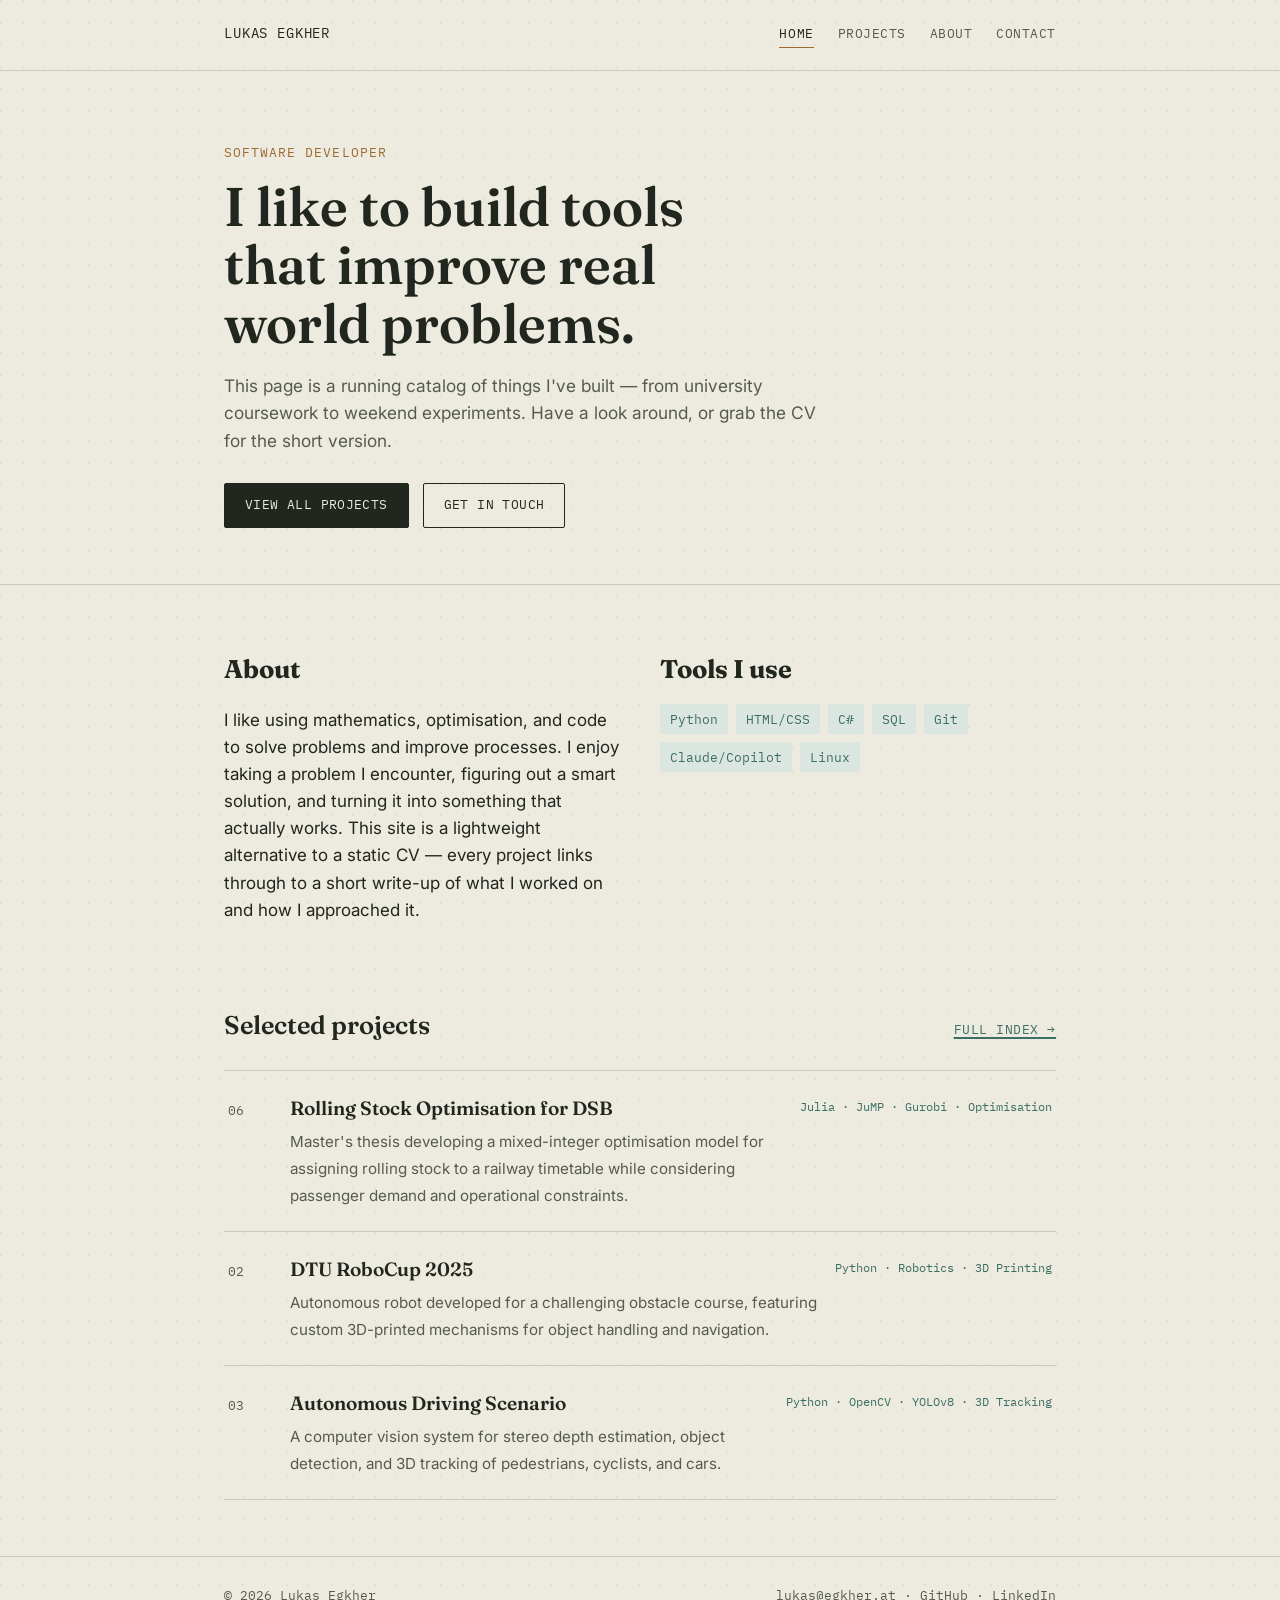
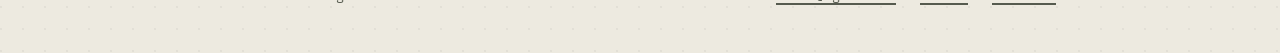
==== index.html @ dec33d24 "wrong format" ====
<!DOCTYPE html>
<html lang="en">
<head>
<meta charset="UTF-8">
<meta name="viewport" content="width=device-width, initial-scale=1.0">
<title>Lukas Egkher — Portfolio</title>
<meta name="description" content="Software developer portfolio — projects, skills and contact.">
<link rel="preconnect" href="https://fonts.googleapis.com">
<link rel="preconnect" href="https://fonts.gstatic.com" crossorigin>
<link href="https://fonts.googleapis.com/css2?family=Fraunces:opsz,wght@9..144,500;9..144,600&family=Inter:wght@400;500&family=IBM+Plex+Mono:wght@400;500&display=swap" rel="stylesheet">
<link rel="stylesheet" href="style.css">
</head>
<body>

<header class="site-header">
  <div class="wrap">
    <a class="site-logo" href="index.html">Lukas Egkher</a>
    <nav class="site-nav" aria-label="Main">
      <a href="index.html" aria-current="page">Home</a>
      <a href="projects.html">Projects</a>
      <a href="#about">About</a>
      <a href="#contact">Contact</a>
    </nav>
  </div>
</header>

<main>
  <section class="hero">
    <div class="wrap">
      <p class="eyebrow">Software developer</p>
      <h1>I like to build tools that improve real world problems.</h1>
      <p class="lede">
        This page is a running catalog of things I've built — from
        university coursework to weekend experiments. Have a look
        around, or grab the CV for the short version.
      </p>
      <div class="actions">
        <a class="btn primary" href="projects.html">View all projects</a>
        <a class="btn" href="mailto:lukas@egkher.at">Get in touch</a>
      </div>
    </div>
  </section>

  <div class="wrap">
    <section class="about-grid" id="about">
      <div>
        <h2>About</h2>
        <p>
          I like using mathematics, optimisation, and code to solve problems and improve processes. 
          I enjoy taking a problem I encounter, figuring out a smart solution, and turning it into something that actually works.
          This site is a lightweight alternative to a static CV — every project links through to a short write-up of what I worked on and how I approached it.
        </p>
      </div>
      <div>
        <h2>Tools I use</h2>
        <ul class="skills-list">
          <li>Python</li>
          <li>HTML/CSS</li>
          <li>C#</li>
          <li>SQL</li>
          <li>Git</li>
          <li>Claude/Copilot</li>
          <li>Linux</li>
        </ul>
      </div>
    </section>

    <div class="section-head">
      <h2>Selected projects</h2>
      <a class="see-all" href="projects.html">Full index →</a>
    </div>

    <ol class="project-index">
      <li>
        <a href="projects/project-6.html">
          <span class="proj-num">06</span>
          <span class="proj-body">
            <span class="proj-title">Rolling Stock Optimisation for DSB</span>
            <span class="proj-desc">Master's thesis developing a mixed-integer optimisation model for assigning rolling stock to a railway timetable while considering passenger demand and operational constraints.</span>
          </span>
          <span class="proj-tags">Julia · JuMP · Gurobi · Optimisation</span>
        </a>
      </li>
      <li>
        <a href="projects/project-2.html">
          <span class="proj-num">02</span>
          <span class="proj-body">
            <span class="proj-title">DTU RoboCup 2025</span>
            <span class="proj-desc">Autonomous robot developed for a challenging obstacle course, featuring custom 3D-printed mechanisms for object handling and navigation.</span>
          </span>
          <span class="proj-tags">Python · Robotics · 3D Printing</span>
        </a>
      </li>
      <li>
        <a href="projects/project-4.html">
          <span class="proj-num">03</span>
          <span class="proj-body">
            <span class="proj-title">Autonomous Driving Scenario</span>
            <span class="proj-desc">A computer vision system for stereo depth estimation, object detection, and 3D tracking of pedestrians, cyclists, and cars.</span>
          </span>
          <span class="proj-tags">Python · OpenCV · YOLOv8 · 3D Tracking</span>
        </a>
      </li>
    </ol>

  </div>
</main>

<footer class="site-footer" id="contact">
  <div class="wrap" style="display:flex; justify-content:space-between; flex-wrap:wrap; gap:10px; width:100%;">
    <span>© 2026 Lukas Egkher</span>
    <span>
      <a href="mailto:lukas@egkher.at">lukas@egkher.at</a> ·
      <a href="https://github.com/LukasEgkher22" target="_blank" rel="noopener">GitHub</a> ·
      <a href="https://www.linkedin.com/in/lukas-egkher-991844260/" target="_blank" rel="noopener">LinkedIn</a>
    </span>
  </div>
</footer>

</body>
</html>
---- style.css ----
/* ============================================
   Portfolio — shared styles
   Palette:  paper #EDEAE0 · ink #21261F
             brass #9C6B30 (accent) · pine #3B6E64 (links/interactive)
   Type:     Fraunces (display) · Inter (body) · IBM Plex Mono (labels/data)
   ============================================ */

:root {
  --paper: #EDEAE0;
  --paper-raised: #F5F3EB;
  --ink: #21261F;
  --ink-soft: #565B4F;
  --rule: #CFC9B8;
  --brass: #9C6B30;
  --pine: #3B6E64;
  --pine-soft: #DCE6E1;

  --font-display: "Fraunces", Georgia, serif;
  --font-body: "Inter", -apple-system, BlinkMacSystemFont, sans-serif;
  --font-mono: "IBM Plex Mono", ui-monospace, Menlo, monospace;

  --max-width: 880px;
}

* { box-sizing: border-box; }

html {
  scroll-behavior: smooth;
}

body {
  margin: 0;
  background: var(--paper);
  color: var(--ink);
  font-family: var(--font-body);
  font-size: 17px;
  line-height: 1.6;
  -webkit-font-smoothing: antialiased;
}

/* Subtle paper texture via layered gradients — no image asset needed */
body {
  background-image:
    radial-gradient(circle at 1px 1px, rgba(33,38,31,0.05) 1px, transparent 0);
  background-size: 22px 22px;
}

a {
  color: var(--pine);
  text-decoration-thickness: 1.5px;
  text-underline-offset: 3px;
}
a:hover { color: var(--brass); }

a:focus-visible,
button:focus-visible {
  outline: 2px solid var(--brass);
  outline-offset: 3px;
}

.wrap {
  max-width: var(--max-width);
  margin: 0 auto;
  padding: 0 24px;
}

/* ---------- Header / nav ---------- */

.site-header {
  border-bottom: 1px solid var(--rule);
  padding: 22px 0;
}

.site-header .wrap {
  display: flex;
  align-items: baseline;
  justify-content: space-between;
  gap: 16px;
  flex-wrap: wrap;
}

.site-logo {
  font-family: var(--font-mono);
  font-size: 14px;
  letter-spacing: 0.06em;
  text-transform: uppercase;
  color: var(--ink);
  text-decoration: none;
  border-bottom: none;
}
.site-logo:hover { color: var(--brass); }

nav.site-nav {
  display: flex;
  gap: 24px;
  font-family: var(--font-mono);
  font-size: 13px;
  letter-spacing: 0.04em;
  text-transform: uppercase;
}

nav.site-nav a {
  color: var(--ink-soft);
  text-decoration: none;
  padding-bottom: 2px;
  border-bottom: 1px solid transparent;
}
nav.site-nav a:hover,
nav.site-nav a[aria-current="page"] {
  color: var(--ink);
  border-bottom-color: var(--brass);
}

/* ---------- Hero ---------- */

.hero {
  padding: 72px 0 56px;
  border-bottom: 1px solid var(--rule);
}

.hero .eyebrow {
  font-family: var(--font-mono);
  font-size: 13px;
  color: var(--brass);
  letter-spacing: 0.08em;
  text-transform: uppercase;
  margin: 0 0 14px;
}

.hero h1 {
  font-family: var(--font-display);
  font-optical-sizing: auto;
  font-weight: 600;
  font-size: clamp(2.2rem, 5vw, 3.4rem);
  line-height: 1.08;
  margin: 0 0 18px;
  max-width: 14ch;
}

.hero p.lede {
  max-width: 56ch;
  color: var(--ink-soft);
  font-size: 1.08rem;
  margin: 0 0 28px;
}

.hero .actions {
  display: flex;
  gap: 14px;
  flex-wrap: wrap;
}

.btn {
  display: inline-block;
  font-family: var(--font-mono);
  font-size: 13px;
  letter-spacing: 0.03em;
  text-transform: uppercase;
  text-decoration: none;
  padding: 11px 20px;
  border: 1px solid var(--ink);
  color: var(--ink);
  border-radius: 2px;
  transition: background 0.15s ease, color 0.15s ease, border-color 0.15s ease;
}
.btn:hover { background: var(--ink); color: var(--paper); }

.btn.primary {
  background: var(--ink);
  color: var(--paper);
  border-color: var(--ink);
}
.btn.primary:hover {
  background: var(--brass);
  border-color: var(--brass);
  color: var(--paper);
}

/* ---------- Section heading ---------- */

.section-head {
  display: flex;
  align-items: baseline;
  justify-content: space-between;
  margin: 64px 0 24px;
}

.section-head h2 {
  font-family: var(--font-display);
  font-size: 1.6rem;
  font-weight: 600;
  margin: 0;
}

.section-head .see-all {
  font-family: var(--font-mono);
  font-size: 13px;
  text-transform: uppercase;
  letter-spacing: 0.04em;
}

/* ---------- Project index (numbered — this is a real ordered catalog) ---------- */

.project-index {
  list-style: none;
  margin: 0 0 56px;
  padding: 0;
  border-top: 1px solid var(--rule);
}

.project-index li {
  border-bottom: 1px solid var(--rule);
}

.project-index a {
  display: grid;
  grid-template-columns: 44px 1fr auto;
  align-items: baseline;
  gap: 18px;
  padding: 22px 4px;
  text-decoration: none;
  color: var(--ink);
}

.project-index a:hover { background: var(--paper-raised); }
.project-index a:hover .proj-title { color: var(--brass); }

.proj-num {
  font-family: var(--font-mono);
  font-size: 13px;
  color: var(--ink-soft);
}

.proj-body .proj-title {
  font-family: var(--font-display);
  font-size: 1.2rem;
  font-weight: 600;
  display: block;
  margin-bottom: 4px;
}

.proj-body .proj-desc {
  color: var(--ink-soft);
  font-size: 0.95rem;
  margin: 0;
}

.proj-tags {
  font-family: var(--font-mono);
  font-size: 12px;
  color: var(--pine);
  white-space: nowrap;
  align-self: start;
  padding-top: 4px;
}

/* ---------- About / skills strip ---------- */

.about-grid {
  display: grid;
  grid-template-columns: 1fr 1fr;
  gap: 40px;
  margin: 64px 0;
}

.about-grid h2 {
  font-family: var(--font-display);
  font-size: 1.6rem;
  margin: 0 0 14px;
}

.skills-list {
  list-style: none;
  margin: 0;
  padding: 0;
  display: flex;
  flex-wrap: wrap;
  gap: 8px;
}

.skills-list li {
  font-family: var(--font-mono);
  font-size: 12.5px;
  background: var(--pine-soft);
  color: var(--pine);
  padding: 5px 10px;
  border-radius: 2px;
}

/* ---------- Footer ---------- */

.site-footer {
  border-top: 1px solid var(--rule);
  padding: 28px 0 48px;
  margin-top: 40px;
  font-family: var(--font-mono);
  font-size: 12.5px;
  color: var(--ink-soft);
  display: flex;
  justify-content: space-between;
  flex-wrap: wrap;
  gap: 10px;
}

.site-footer a { color: var(--ink-soft); }
.site-footer a:hover { color: var(--brass); }

/* ---------- Project detail page ---------- */

.project-hero {
  padding: 48px 0 36px;
  border-bottom: 1px solid var(--rule);
}

.back-link {
  font-family: var(--font-mono);
  font-size: 13px;
  text-decoration: none;
  color: var(--ink-soft);
  display: inline-block;
  margin-bottom: 22px;
}
.back-link:hover { color: var(--brass); }

.project-hero h1 {
  font-family: var(--font-display);
  font-size: clamp(1.9rem, 4vw, 2.6rem);
  margin: 0 0 12px;
}

.project-meta {
  display: flex;
  gap: 22px;
  flex-wrap: wrap;
  margin: 20px 0 0;
  font-family: var(--font-mono);
  font-size: 12.5px;
  color: var(--ink-soft);
}

.project-meta strong {
  display: block;
  color: var(--ink);
  font-size: 12.5px;
  margin-bottom: 3px;
}

.project-body {
  padding: 40px 0 60px;
  max-width: 68ch;
}

.project-body h2 {
  font-family: var(--font-display);
  font-size: 1.3rem;
  margin: 36px 0 12px;
}

.project-body p { color: var(--ink); }
.project-body ul { color: var(--ink); padding-left: 20px; }

.project-links {
  display: flex;
  gap: 14px;
  margin-top: 28px;
  flex-wrap: wrap;
}

/* ---------- Responsive ---------- */

@media (max-width: 640px) {
  .about-grid { grid-template-columns: 1fr; }
  .project-index a {
    grid-template-columns: 32px 1fr;
  }
  .proj-tags { grid-column: 2; padding-top: 0; }
}

@media (prefers-reduced-motion: reduce) {
  html { scroll-behavior: auto; }
  * { transition: none !important; }
}
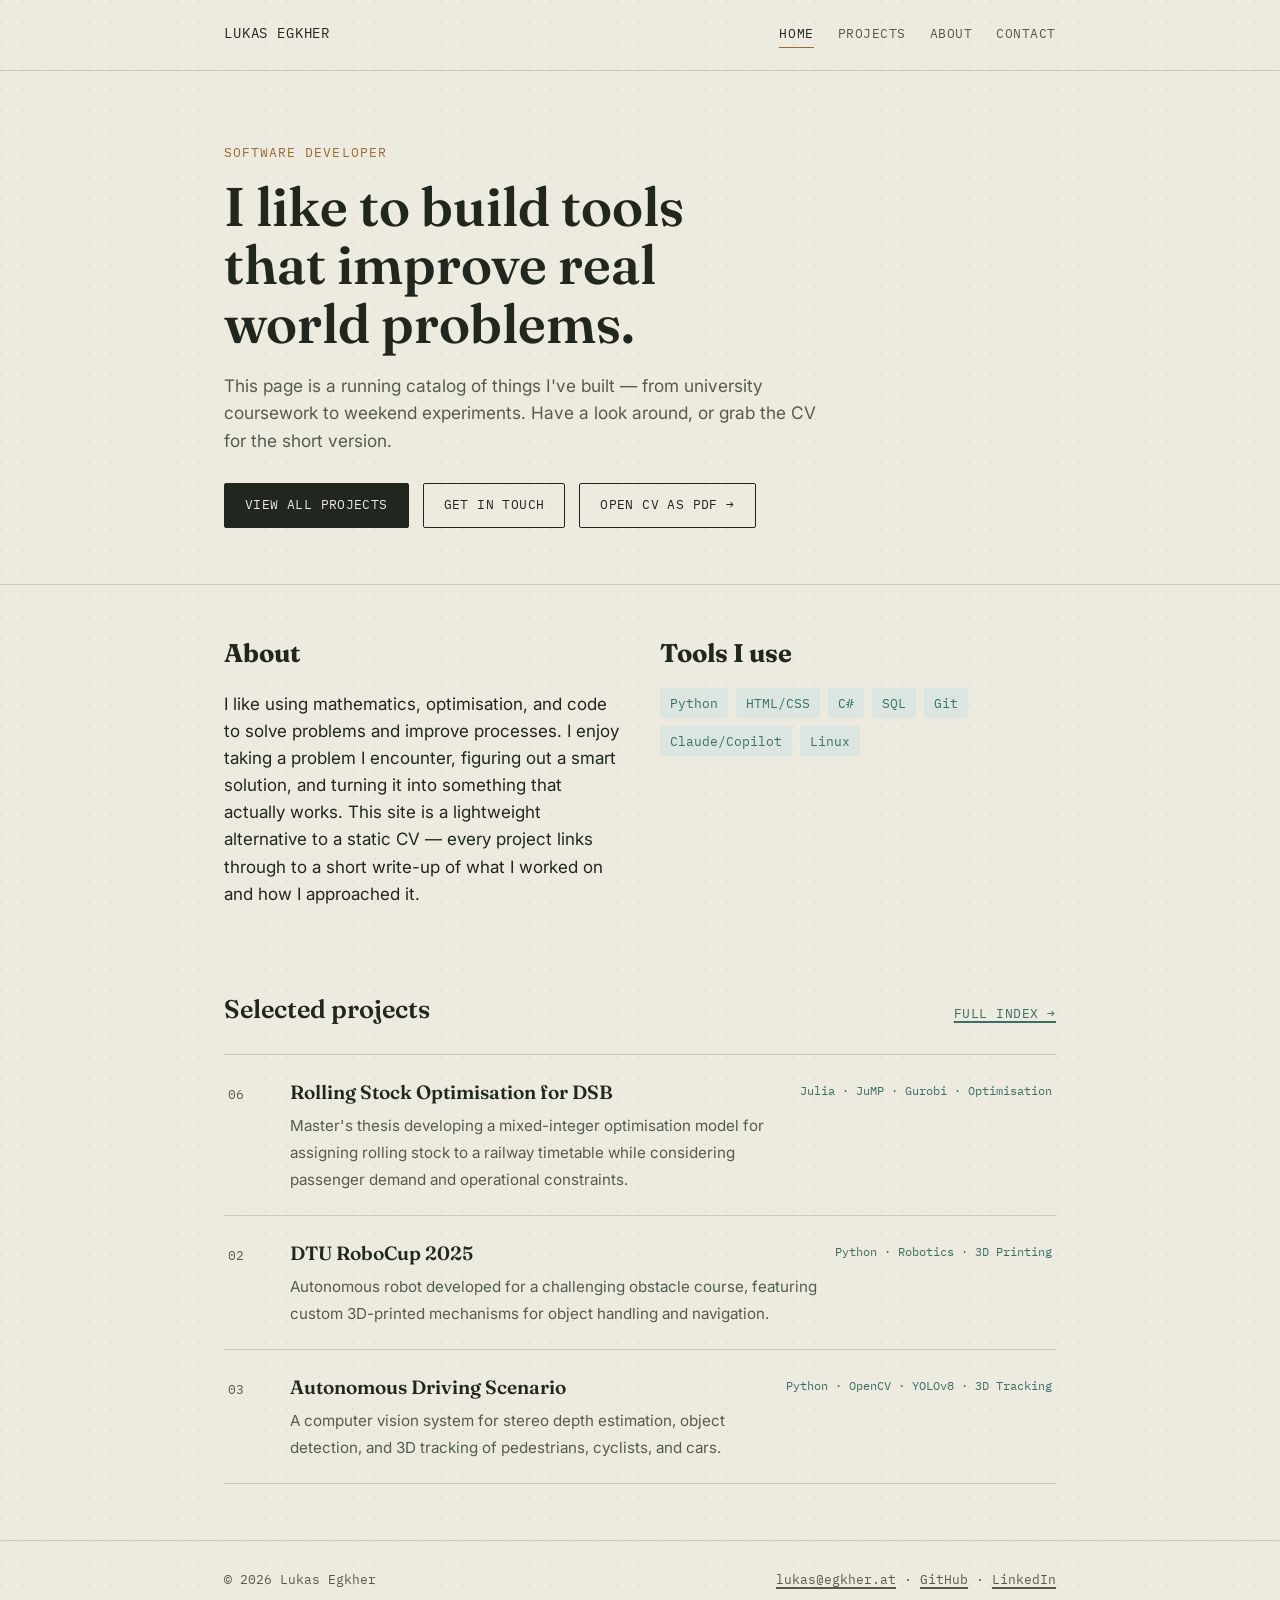
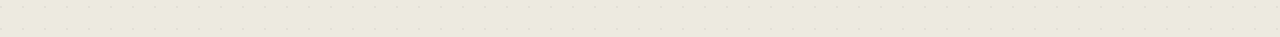
==== commit e32d7b7f: "add CV, change style before about section" ====
--- a/index.html
+++ b/index.html
@@ -37,6 +37,10 @@
       <div class="actions">
         <a class="btn primary" href="projects.html">View all projects</a>
         <a class="btn" href="mailto:lukas@egkher.at">Get in touch</a>
+        <a class="btn" href="files/CV.pdf" target="_blank" rel="noopener">
+          Open CV as PDF →
+        </a>
+      </div>
       </div>
     </div>
   </section>
--- a/style.css
+++ b/style.css
@@ -260,7 +260,7 @@
   display: grid;
   grid-template-columns: 1fr 1fr;
   gap: 40px;
-  margin: 64px 0;
+  margin: 48px 0 64px;
 }
 
 .about-grid h2 {
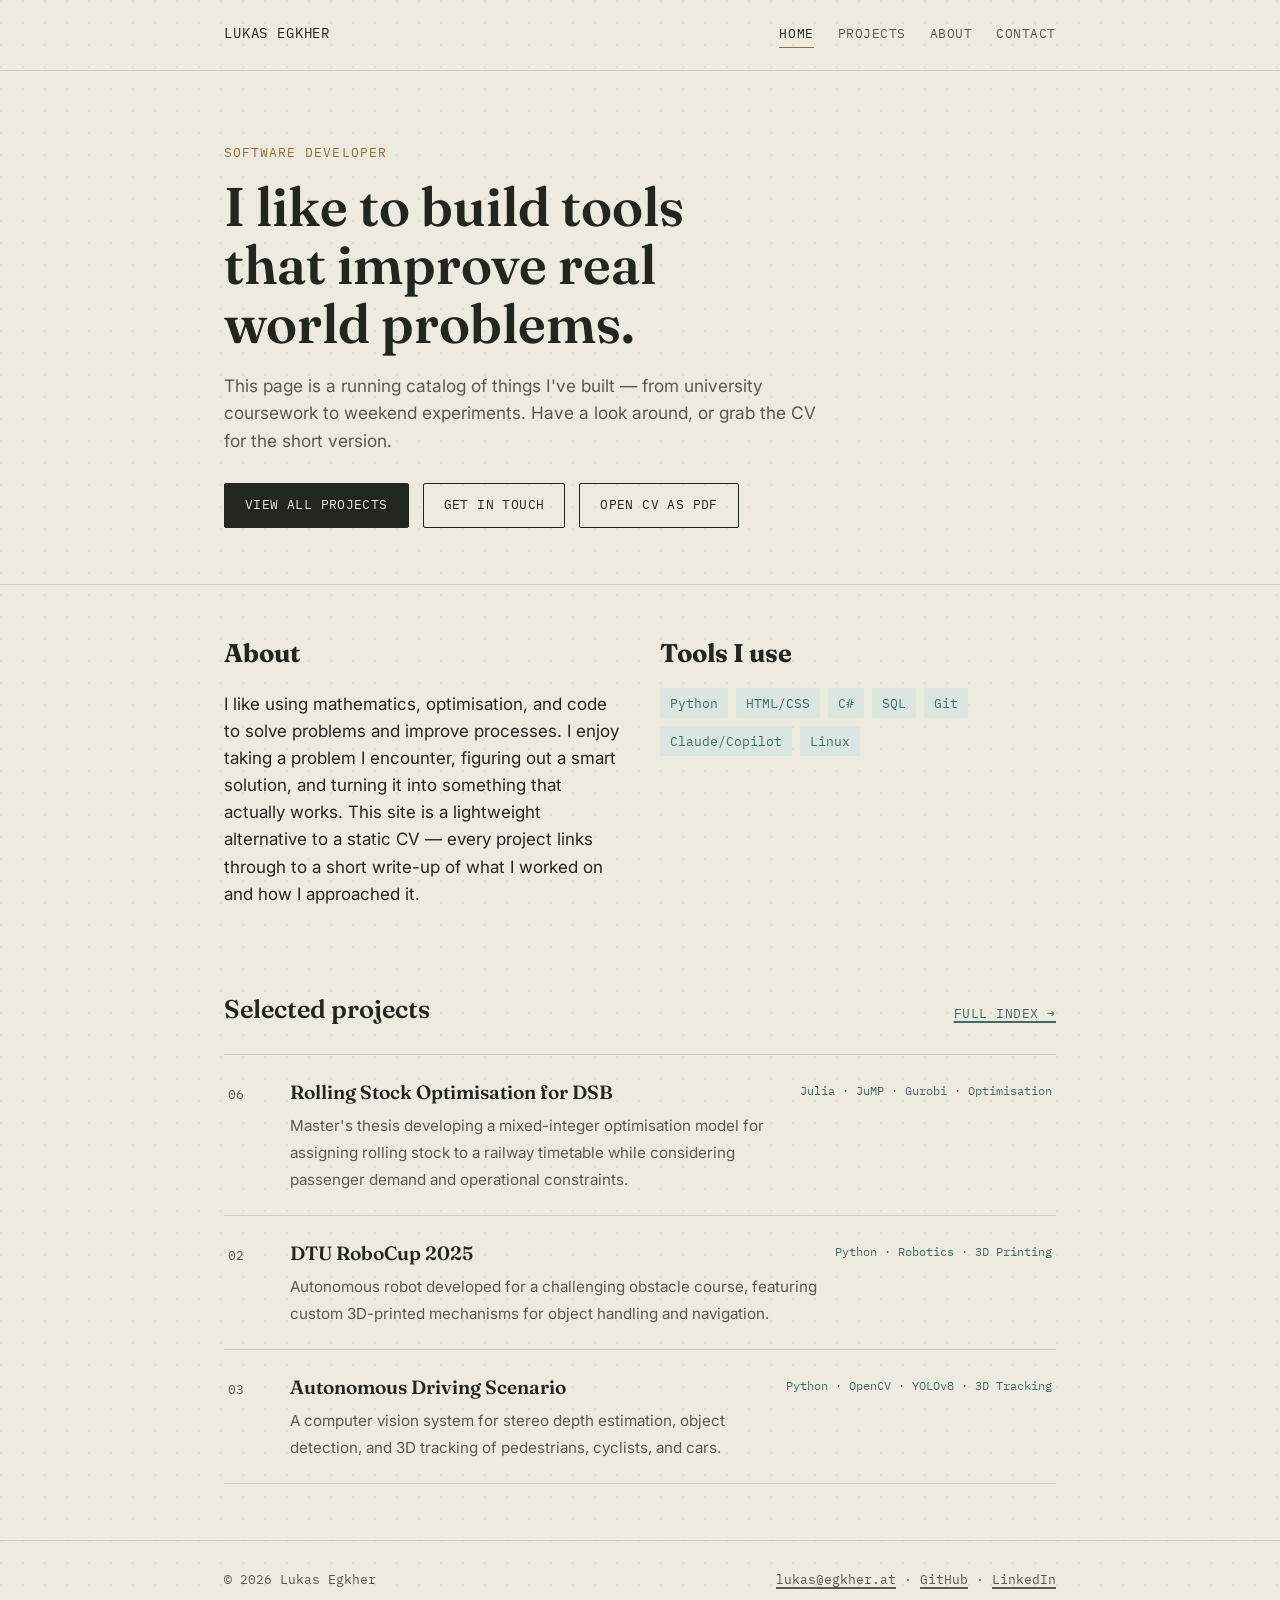
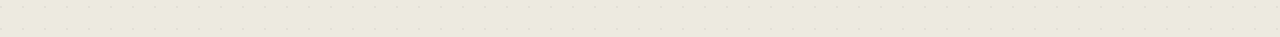
==== commit 6d55d65b: "try to get the right path" ====
--- a/index.html
+++ b/index.html
@@ -37,8 +37,8 @@
       <div class="actions">
         <a class="btn primary" href="projects.html">View all projects</a>
         <a class="btn" href="mailto:lukas@egkher.at">Get in touch</a>
-        <a class="btn" href="files/CV.pdf" target="_blank" rel="noopener">
-          Open CV as PDF →
+        <a class="btn" href="projects/files/CV_English.pdf" target="_blank" rel="noopener">
+          Open CV as PDF
         </a>
       </div>
       </div>
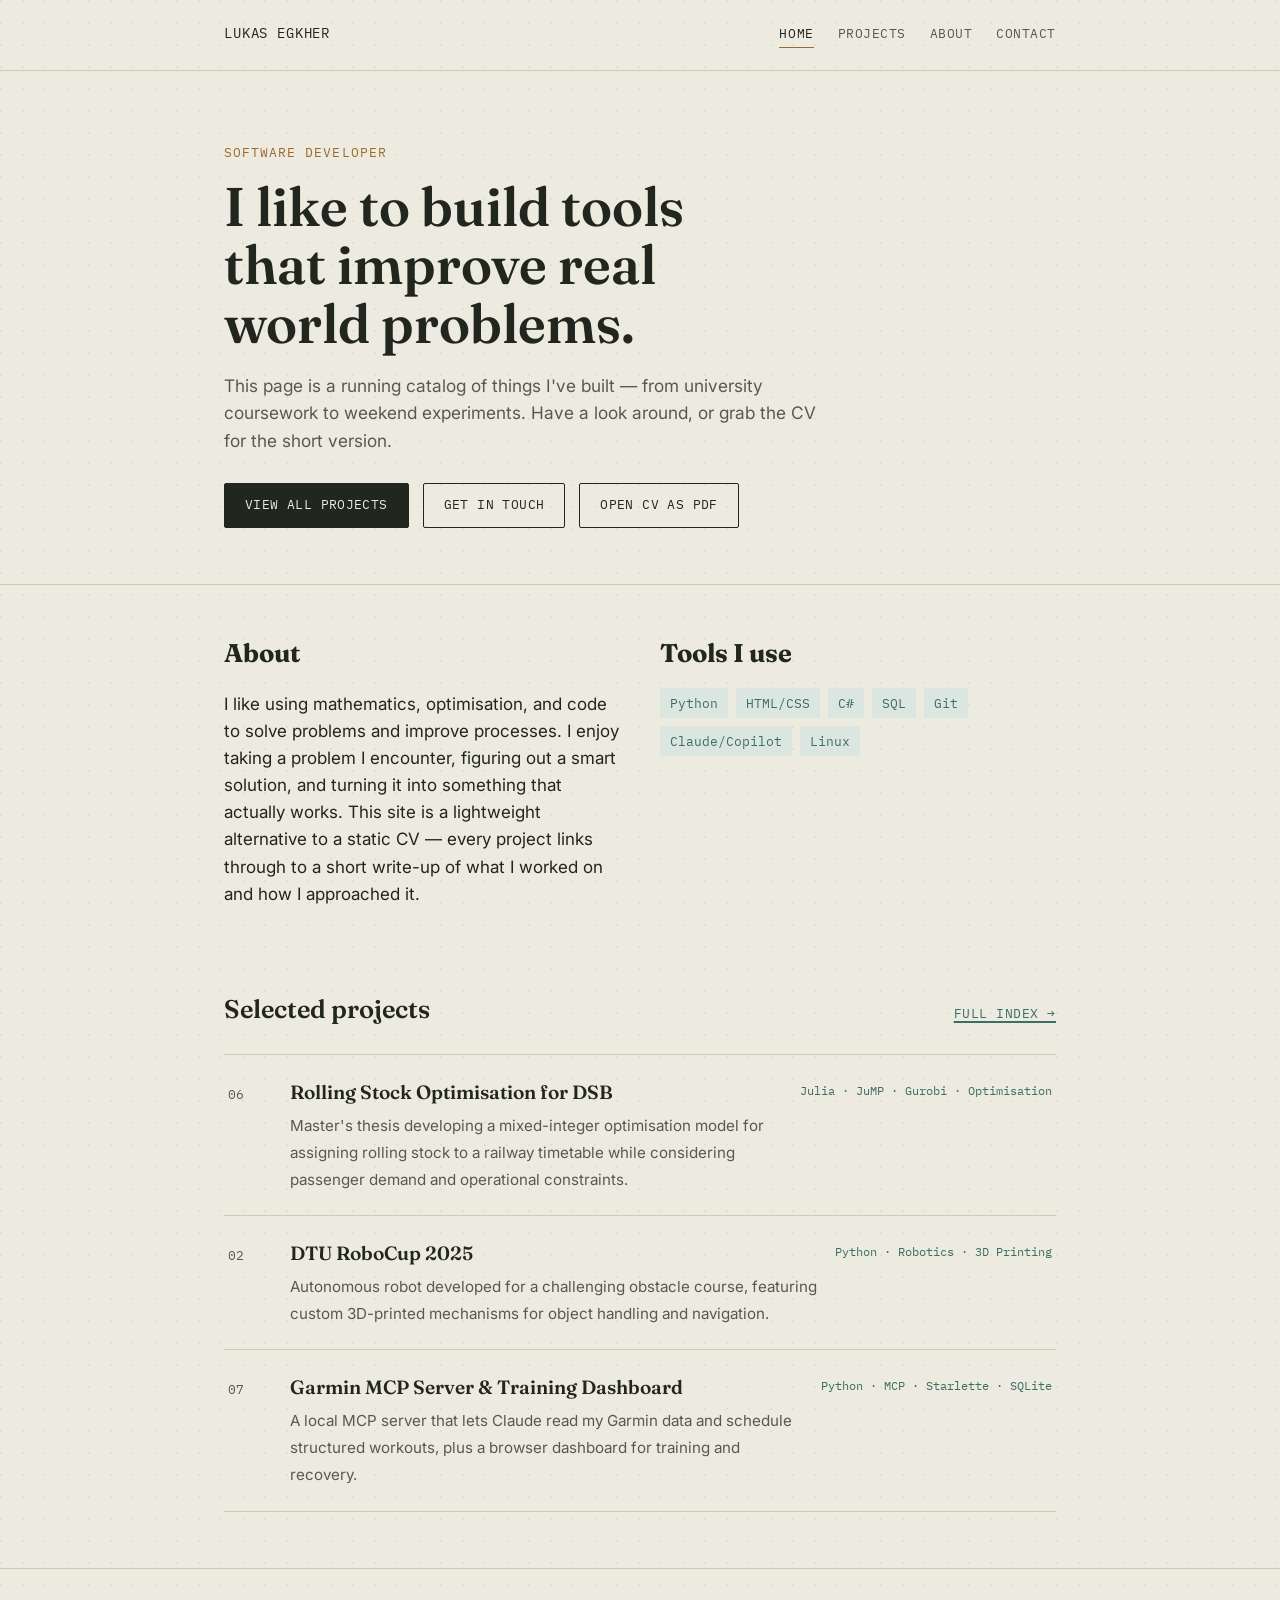
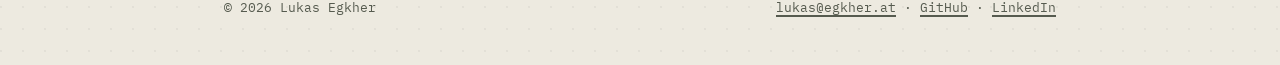
==== commit c7dceeec: "add Garmin MCP project, replace autonomous driving in selected projects Co-Authored-By: Claude Opus " ====
--- a/index.html
+++ b/index.html
@@ -96,13 +96,13 @@
         </a>
       </li>
       <li>
-        <a href="projects/project-4.html">
-          <span class="proj-num">03</span>
+        <a href="projects/project-7.html">
+          <span class="proj-num">07</span>
           <span class="proj-body">
-            <span class="proj-title">Autonomous Driving Scenario</span>
-            <span class="proj-desc">A computer vision system for stereo depth estimation, object detection, and 3D tracking of pedestrians, cyclists, and cars.</span>
+            <span class="proj-title">Garmin MCP Server &amp; Training Dashboard</span>
+            <span class="proj-desc">A local MCP server that lets Claude read my Garmin data and schedule structured workouts, plus a browser dashboard for training and recovery.</span>
           </span>
-          <span class="proj-tags">Python · OpenCV · YOLOv8 · 3D Tracking</span>
+          <span class="proj-tags">Python · MCP · Starlette · SQLite</span>
         </a>
       </li>
     </ol>
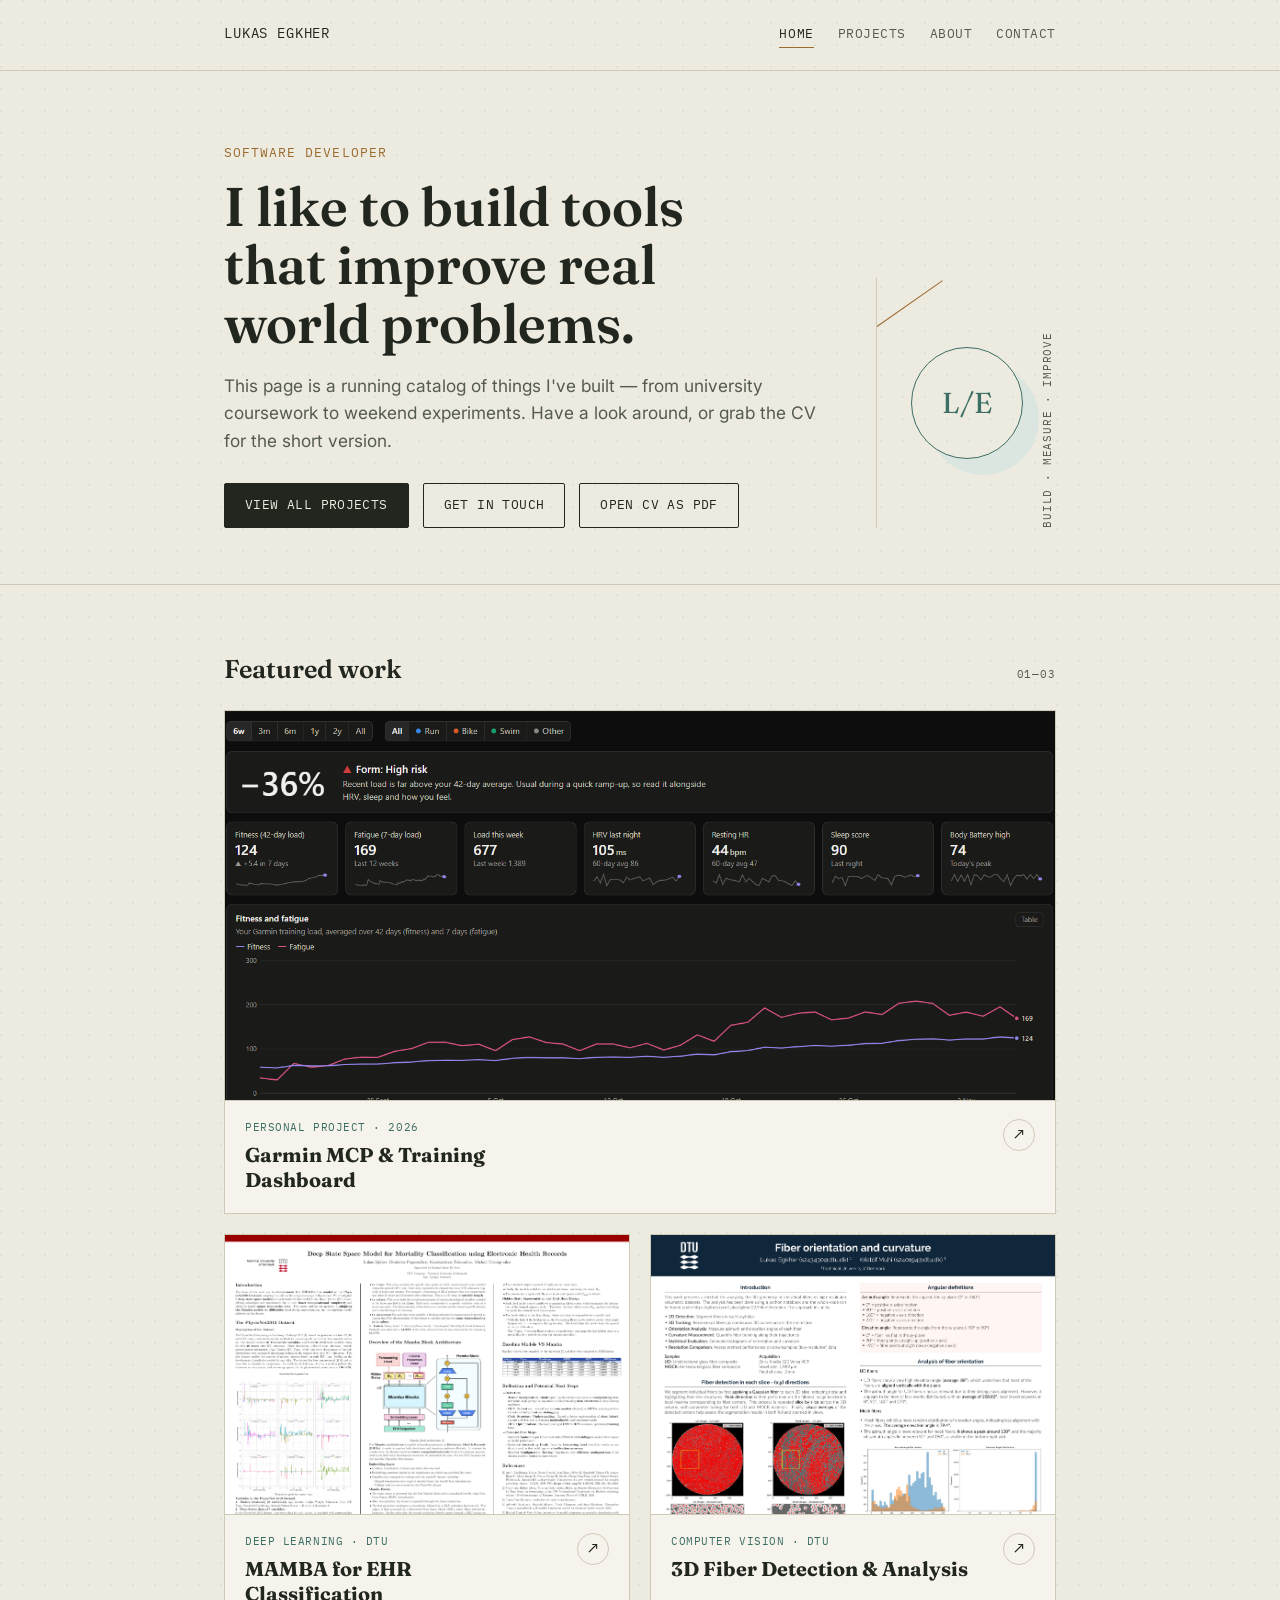
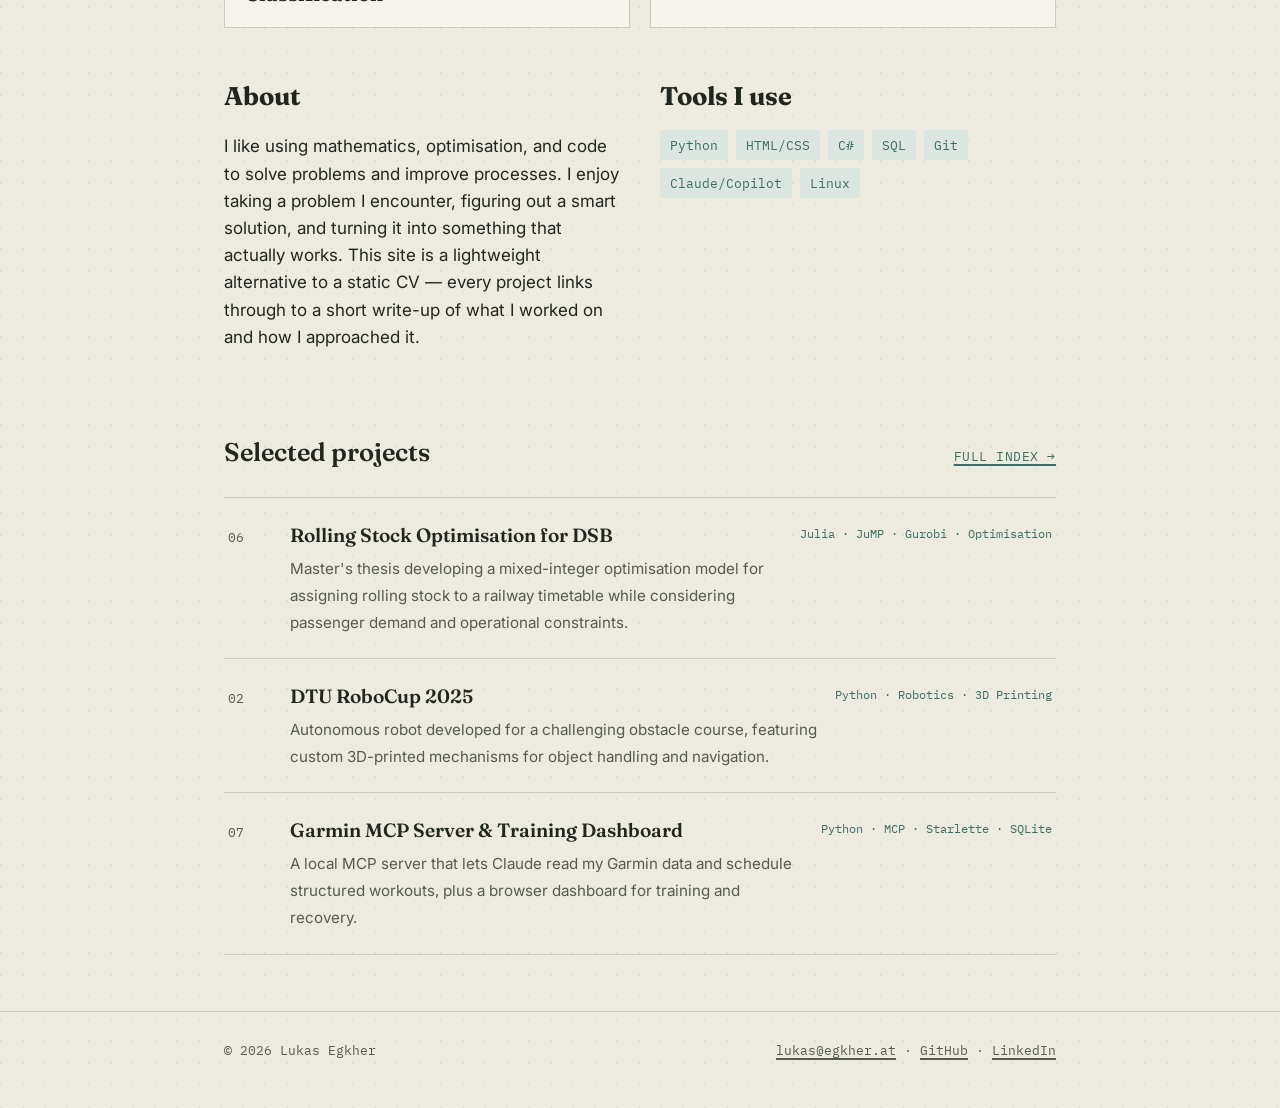
==== commit 1760d8f0: "update design of hero section and add featured work section" ====
--- a/index.html
+++ b/index.html
@@ -27,25 +27,91 @@
 <main>
   <section class="hero">
     <div class="wrap">
-      <p class="eyebrow">Software developer</p>
-      <h1>I like to build tools that improve real world problems.</h1>
-      <p class="lede">
-        This page is a running catalog of things I've built — from
-        university coursework to weekend experiments. Have a look
-        around, or grab the CV for the short version.
-      </p>
-      <div class="actions">
-        <a class="btn primary" href="projects.html">View all projects</a>
-        <a class="btn" href="mailto:lukas@egkher.at">Get in touch</a>
-        <a class="btn" href="projects/files/CV_English.pdf" target="_blank" rel="noopener">
-          Open CV as PDF
-        </a>
-      </div>
+      <div class="hero-copy">
+        <p class="eyebrow">Software developer</p>
+        <h1>I like to build tools that improve real world problems.</h1>
+        <p class="lede">
+          This page is a running catalog of things I've built — from
+          university coursework to weekend experiments. Have a look
+          around, or grab the CV for the short version.
+        </p>
+        <div class="actions">
+          <a class="btn primary" href="projects.html">View all projects</a>
+          <a class="btn" href="mailto:lukas@egkher.at">Get in touch</a>
+          <a class="btn" href="projects/files/CV_English.pdf" target="_blank" rel="noopener">
+            Open CV as PDF
+          </a>
+        </div>
+      </div>
+      <div class="hero-mark" aria-hidden="true">
+        <span class="hero-mark__line"></span>
+        <span class="hero-mark__node">L/E</span>
+        <span class="hero-mark__caption">Build · measure · improve</span>
       </div>
     </div>
   </section>
 
   <div class="wrap">
+    <section class="featured-work" aria-labelledby="featured-title">
+      <div class="section-head reveal">
+        <h2 id="featured-title">Featured work</h2>
+        <span class="section-index">01—03</span>
+      </div>
+
+      <div class="project-gallery">
+        <article class="gallery-card gallery-card--wide reveal">
+          <a href="projects/project-7.html">
+            <figure>
+              <img src="projects/files/GarminDashboard_fitness.png"
+                   alt="Garmin training dashboard showing fitness, fatigue and recovery charts"
+                   width="1365" height="905">
+            </figure>
+            <div class="gallery-card__copy">
+              <div>
+                <p class="gallery-card__type">Personal project · 2026</p>
+                <h3>Garmin MCP &amp; Training Dashboard</h3>
+              </div>
+              <span class="gallery-card__arrow" aria-hidden="true">↗</span>
+            </div>
+          </a>
+        </article>
+
+        <article class="gallery-card reveal">
+          <a href="projects/project-1.html">
+            <figure>
+              <img src="projects/files/MAMBA_poster.jpg"
+                   alt="MAMBA for electronic health record classification project poster"
+                   width="1600" height="1132">
+            </figure>
+            <div class="gallery-card__copy">
+              <div>
+                <p class="gallery-card__type">Deep learning · DTU</p>
+                <h3>MAMBA for EHR Classification</h3>
+              </div>
+              <span class="gallery-card__arrow" aria-hidden="true">↗</span>
+            </div>
+          </a>
+        </article>
+
+        <article class="gallery-card reveal">
+          <a href="projects/project-3.html">
+            <figure>
+              <img src="projects/files/FiberDetection_poster.jpg"
+                   alt="Project poster for 3D fiber detection and analysis"
+                   width="1600" height="1132">
+            </figure>
+            <div class="gallery-card__copy">
+              <div>
+                <p class="gallery-card__type">Computer vision · DTU</p>
+                <h3>3D Fiber Detection &amp; Analysis</h3>
+              </div>
+              <span class="gallery-card__arrow" aria-hidden="true">↗</span>
+            </div>
+          </a>
+        </article>
+      </div>
+    </section>
+
     <section class="about-grid" id="about">
       <div>
         <h2>About</h2>
@@ -121,5 +187,23 @@
   </div>
 </footer>
 
+<script>
+  const revealItems = document.querySelectorAll('.reveal');
+
+  if ('IntersectionObserver' in window) {
+    const observer = new IntersectionObserver((entries) => {
+      entries.forEach((entry) => {
+        if (entry.isIntersecting) {
+          entry.target.classList.add('is-visible');
+          observer.unobserve(entry.target);
+        }
+      });
+    }, { threshold: 0.12 });
+
+    revealItems.forEach((item) => observer.observe(item));
+  } else {
+    revealItems.forEach((item) => item.classList.add('is-visible'));
+  }
+</script>
 </body>
 </html>
--- a/style.css
+++ b/style.css
@@ -118,6 +118,59 @@
   border-bottom: 1px solid var(--rule);
 }
 
+.hero .wrap {
+  display: grid;
+  grid-template-columns: minmax(0, 1fr) 180px;
+  align-items: end;
+  gap: 48px;
+}
+
+.hero-mark {
+  min-height: 250px;
+  position: relative;
+  border-left: 1px solid var(--rule);
+  display: flex;
+  align-items: center;
+  justify-content: center;
+}
+
+.hero-mark__line {
+  position: absolute;
+  left: 0;
+  top: 48px;
+  width: 80px;
+  height: 1px;
+  background: var(--brass);
+  transform: rotate(-35deg);
+  transform-origin: left center;
+}
+
+.hero-mark__node {
+  width: 112px;
+  height: 112px;
+  border: 1px solid var(--pine);
+  border-radius: 50%;
+  display: grid;
+  place-items: center;
+  font-family: var(--font-display);
+  font-size: 1.8rem;
+  color: var(--pine);
+  box-shadow: 16px 16px 0 var(--pine-soft);
+}
+
+.hero-mark__caption {
+  position: absolute;
+  bottom: 0;
+  right: 0;
+  font-family: var(--font-mono);
+  font-size: 10.5px;
+  text-transform: uppercase;
+  letter-spacing: 0.08em;
+  color: var(--ink-soft);
+  writing-mode: vertical-rl;
+  transform: rotate(180deg);
+}
+
 .hero .eyebrow {
   font-family: var(--font-mono);
   font-size: 13px;
@@ -177,6 +230,129 @@
 }
 
 /* ---------- Section heading ---------- */
+
+.featured-work {
+  margin-bottom: 20px;
+}
+
+.featured-work .section-head {
+  margin-bottom: 20px;
+}
+
+.section-index {
+  font-family: var(--font-mono);
+  font-size: 11px;
+  color: var(--ink-soft);
+  letter-spacing: 0.08em;
+}
+
+.project-gallery {
+  display: grid;
+  grid-template-columns: repeat(2, minmax(0, 1fr));
+  gap: 20px;
+}
+
+.gallery-card--wide {
+  grid-column: 1 / -1;
+}
+
+.gallery-card > a {
+  display: block;
+  color: var(--ink);
+  text-decoration: none;
+  border: 1px solid var(--rule);
+  background: var(--paper-raised);
+  overflow: hidden;
+  transition: border-color 0.2s ease, transform 0.2s ease;
+}
+
+.gallery-card > a:hover {
+  border-color: var(--brass);
+  transform: translateY(-3px);
+}
+
+.gallery-card figure {
+  height: 280px;
+  margin: 0;
+  overflow: hidden;
+  background: #d8d5c9;
+  border-bottom: 1px solid var(--rule);
+}
+
+.gallery-card--wide figure {
+  height: 390px;
+}
+
+.gallery-card figure img {
+  width: 100%;
+  height: 100%;
+  display: block;
+  object-fit: cover;
+  object-position: top;
+  transition: transform 0.5s cubic-bezier(.2,.7,.2,1);
+}
+
+.gallery-card--wide figure img {
+  object-position: center 18%;
+}
+
+.gallery-card > a:hover figure img {
+  transform: scale(1.015);
+}
+
+.gallery-card__copy {
+  min-height: 112px;
+  padding: 18px 20px;
+  display: flex;
+  align-items: flex-start;
+  justify-content: space-between;
+  gap: 16px;
+}
+
+.gallery-card__type {
+  margin: 0 0 6px;
+  font-family: var(--font-mono);
+  font-size: 11px;
+  color: var(--pine);
+  text-transform: uppercase;
+  letter-spacing: 0.05em;
+}
+
+.gallery-card h3 {
+  margin: 0;
+  max-width: 22ch;
+  font-family: var(--font-display);
+  font-size: 1.25rem;
+  line-height: 1.25;
+}
+
+.gallery-card__arrow {
+  flex: 0 0 auto;
+  width: 32px;
+  height: 32px;
+  border: 1px solid var(--rule);
+  border-radius: 50%;
+  display: grid;
+  place-items: center;
+  font-family: var(--font-mono);
+  transition: background 0.2s ease, color 0.2s ease;
+}
+
+.gallery-card > a:hover .gallery-card__arrow {
+  background: var(--ink);
+  color: var(--paper);
+}
+
+.reveal {
+  opacity: 0;
+  transform: translateY(18px);
+  transition: opacity 0.65s ease, transform 0.65s ease;
+}
+
+.reveal.is-visible {
+  opacity: 1;
+  transform: translateY(0);
+}
 
 .section-head {
   display: flex;
@@ -369,6 +545,12 @@
 /* ---------- Responsive ---------- */
 
 @media (max-width: 640px) {
+  .hero .wrap { grid-template-columns: 1fr; }
+  .hero-mark { display: none; }
+  .project-gallery { grid-template-columns: 1fr; }
+  .gallery-card--wide { grid-column: auto; }
+  .gallery-card--wide figure,
+  .gallery-card figure { height: 230px; }
   .about-grid { grid-template-columns: 1fr; }
   .project-index a {
     grid-template-columns: 32px 1fr;
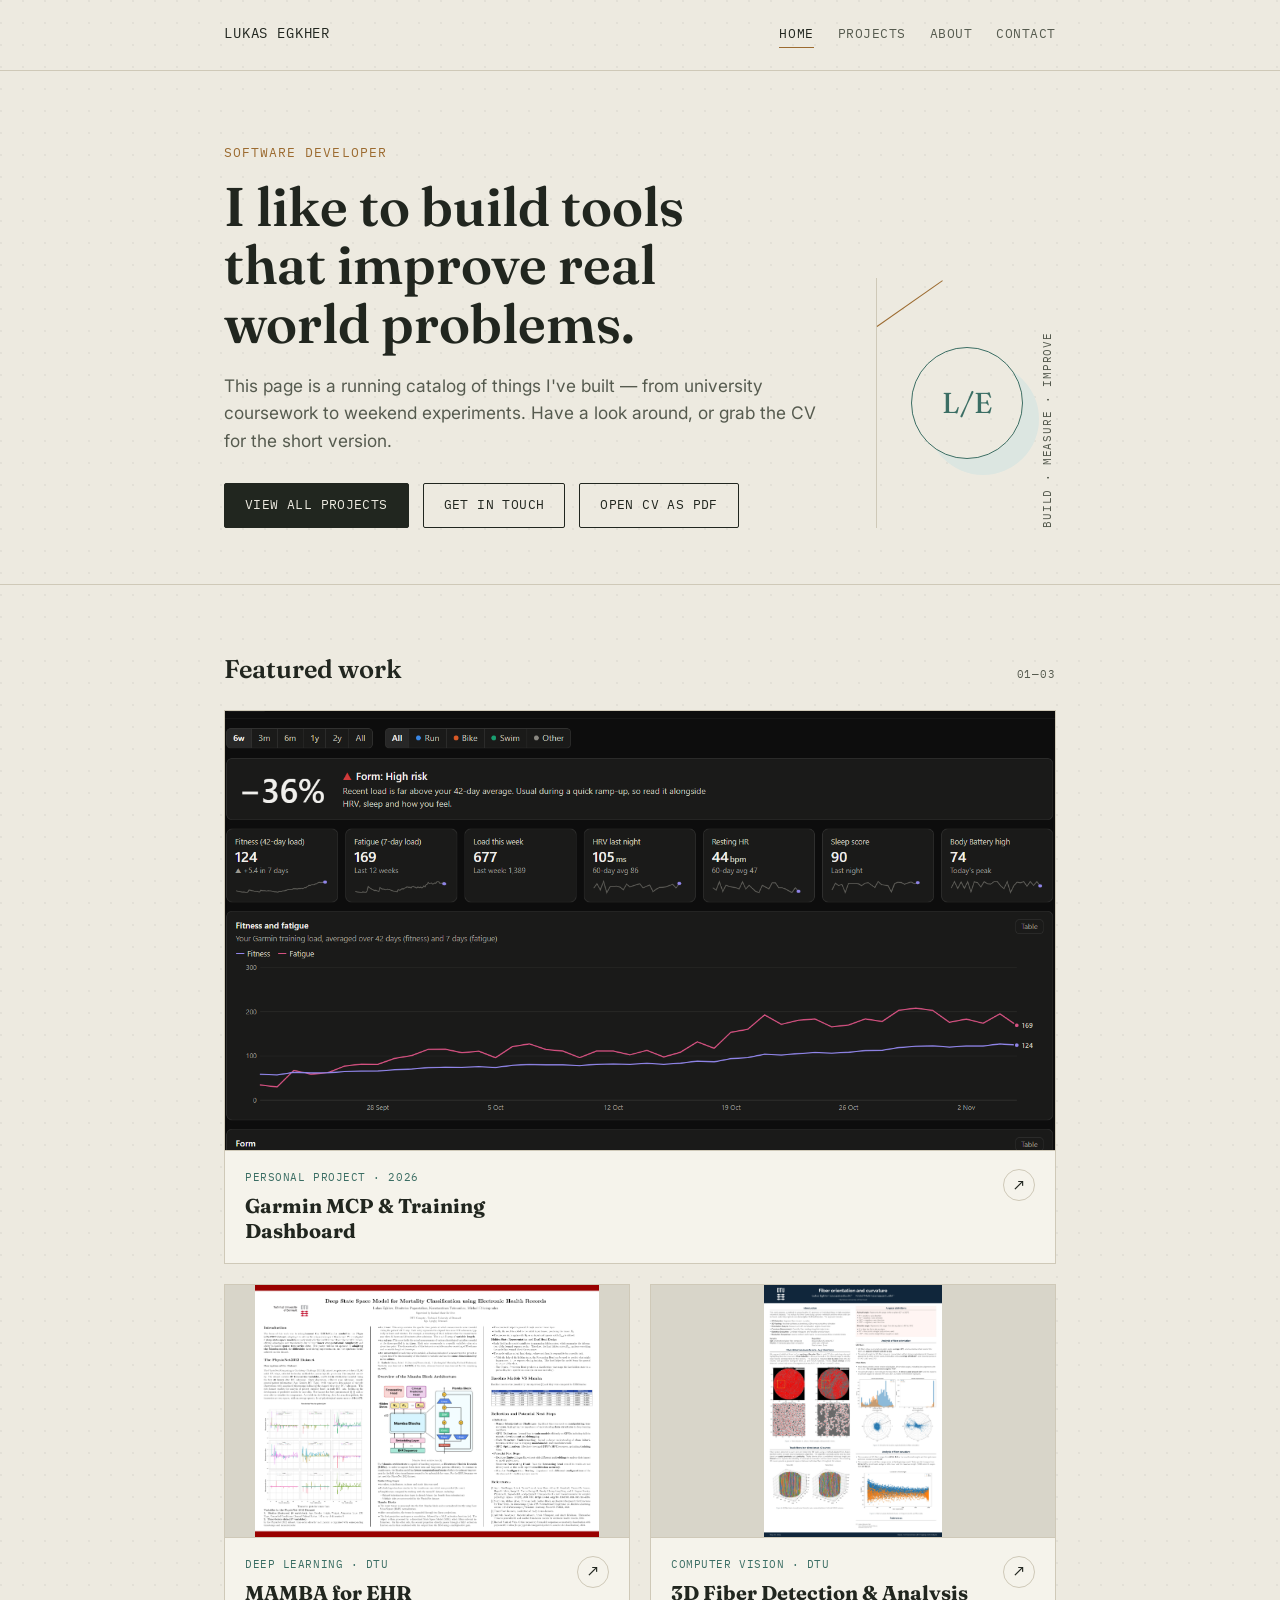
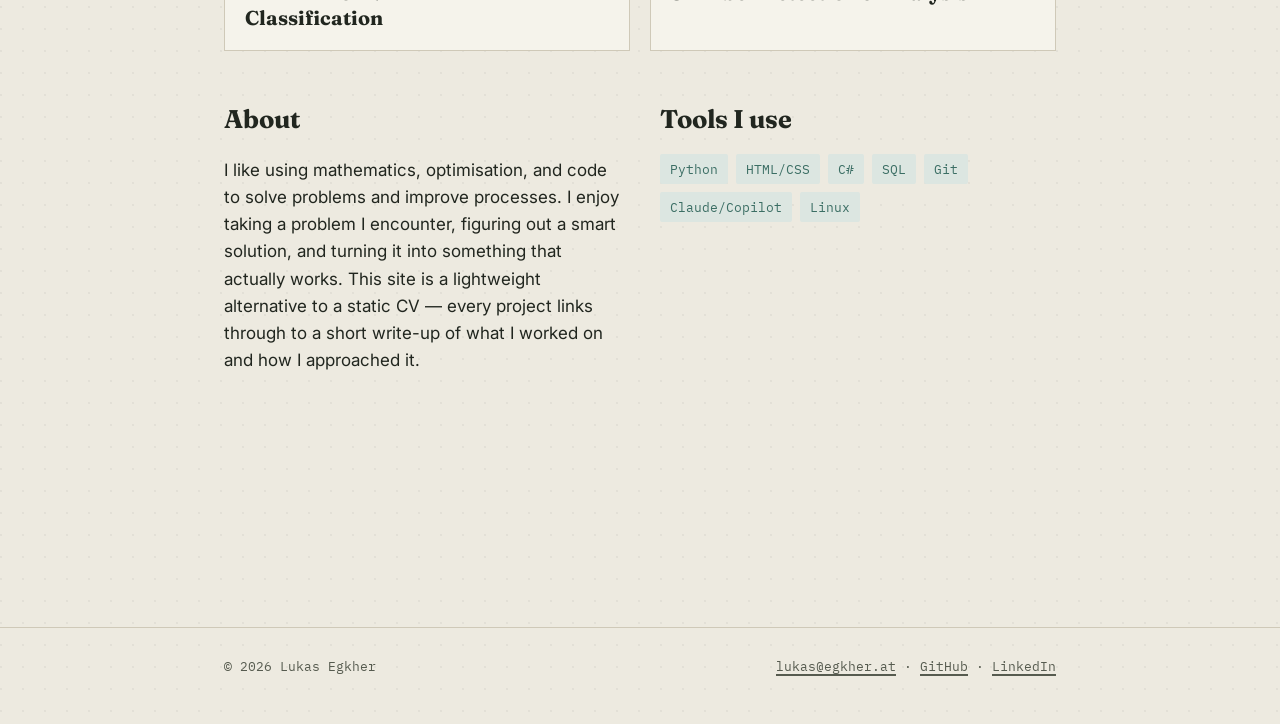
==== commit d04848ef: "fix bugs" ====
--- a/index.html
+++ b/index.html
@@ -135,43 +135,13 @@
       </div>
     </section>
 
-    <div class="section-head">
-      <h2>Selected projects</h2>
-      <a class="see-all" href="projects.html">Full index →</a>
-    </div>
-
-    <ol class="project-index">
-      <li>
-        <a href="projects/project-6.html">
-          <span class="proj-num">06</span>
-          <span class="proj-body">
-            <span class="proj-title">Rolling Stock Optimisation for DSB</span>
-            <span class="proj-desc">Master's thesis developing a mixed-integer optimisation model for assigning rolling stock to a railway timetable while considering passenger demand and operational constraints.</span>
-          </span>
-          <span class="proj-tags">Julia · JuMP · Gurobi · Optimisation</span>
-        </a>
-      </li>
-      <li>
-        <a href="projects/project-2.html">
-          <span class="proj-num">02</span>
-          <span class="proj-body">
-            <span class="proj-title">DTU RoboCup 2025</span>
-            <span class="proj-desc">Autonomous robot developed for a challenging obstacle course, featuring custom 3D-printed mechanisms for object handling and navigation.</span>
-          </span>
-          <span class="proj-tags">Python · Robotics · 3D Printing</span>
-        </a>
-      </li>
-      <li>
-        <a href="projects/project-7.html">
-          <span class="proj-num">07</span>
-          <span class="proj-body">
-            <span class="proj-title">Garmin MCP Server &amp; Training Dashboard</span>
-            <span class="proj-desc">A local MCP server that lets Claude read my Garmin data and schedule structured workouts, plus a browser dashboard for training and recovery.</span>
-          </span>
-          <span class="proj-tags">Python · MCP · Starlette · SQLite</span>
-        </a>
-      </li>
-    </ol>
+    <section class="project-cta reveal" aria-label="All projects">
+      <div>
+        <p class="gallery-card__type">Complete project archive</p>
+        <h2>Explore everything I've built</h2>
+      </div>
+      <a class="btn primary" href="projects.html">View all projects →</a>
+    </section>
 
   </div>
 </main>
--- a/style.css
+++ b/style.css
@@ -30,6 +30,9 @@
 
 body {
   margin: 0;
+  width: 100%;
+  max-width: 100%;
+  overflow-x: hidden;
   background: var(--paper);
   color: var(--ink);
   font-family: var(--font-body);
@@ -250,6 +253,8 @@
   display: grid;
   grid-template-columns: repeat(2, minmax(0, 1fr));
   gap: 20px;
+  width: 100%;
+  max-width: 100%;
 }
 
 .gallery-card--wide {
@@ -258,6 +263,8 @@
 
 .gallery-card > a {
   display: block;
+  width: 100%;
+  min-width: 0;
   color: var(--ink);
   text-decoration: none;
   border: 1px solid var(--rule);
@@ -272,7 +279,9 @@
 }
 
 .gallery-card figure {
-  height: 280px;
+  aspect-ratio: 16 / 10;
+  width: 100%;
+  height: auto;
   margin: 0;
   overflow: hidden;
   background: #d8d5c9;
@@ -280,20 +289,21 @@
 }
 
 .gallery-card--wide figure {
-  height: 390px;
+  aspect-ratio: 16 / 8.5;
 }
 
 .gallery-card figure img {
   width: 100%;
   height: 100%;
   display: block;
+  object-fit: contain;
+  object-position: center;
+  transition: transform 0.5s cubic-bezier(.2,.7,.2,1);
+}
+
+.gallery-card--wide figure img {
   object-fit: cover;
-  object-position: top;
-  transition: transform 0.5s cubic-bezier(.2,.7,.2,1);
-}
-
-.gallery-card--wide figure img {
-  object-position: center 18%;
+  object-position: center 20%;
 }
 
 .gallery-card > a:hover figure img {
@@ -343,6 +353,28 @@
   color: var(--paper);
 }
 
+.project-cta {
+  margin: 20px 0 56px;
+  padding: 28px 30px;
+  border-top: 1px solid var(--rule);
+  border-bottom: 1px solid var(--rule);
+  display: flex;
+  align-items: center;
+  justify-content: space-between;
+  gap: 24px;
+}
+
+.project-cta h2 {
+  margin: 0;
+  font-family: var(--font-display);
+  font-size: clamp(1.35rem, 3vw, 1.75rem);
+  line-height: 1.2;
+}
+
+.project-cta .btn {
+  flex: 0 0 auto;
+}
+
 .reveal {
   opacity: 0;
   transform: translateY(18px);
@@ -550,7 +582,12 @@
   .project-gallery { grid-template-columns: 1fr; }
   .gallery-card--wide { grid-column: auto; }
   .gallery-card--wide figure,
-  .gallery-card figure { height: 230px; }
+  .gallery-card figure { aspect-ratio: 16 / 10; }
+  .project-cta {
+    align-items: flex-start;
+    flex-direction: column;
+    padding: 24px 0;
+  }
   .about-grid { grid-template-columns: 1fr; }
   .project-index a {
     grid-template-columns: 32px 1fr;
